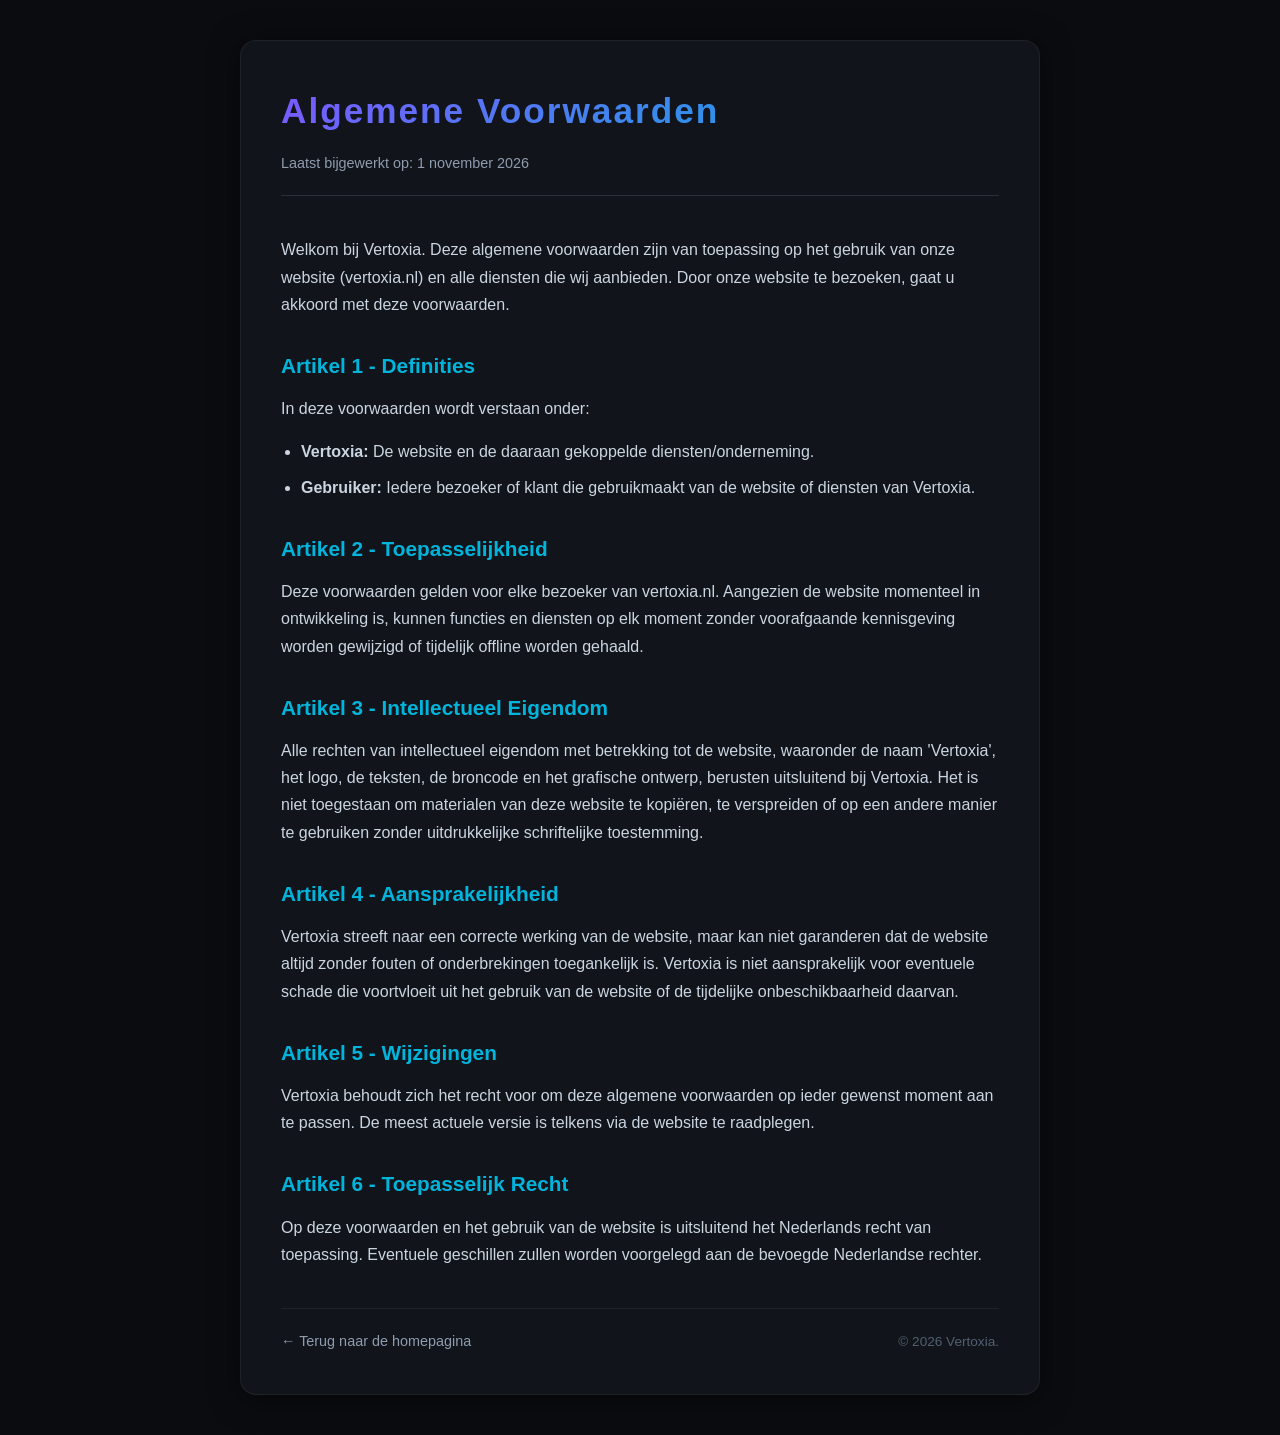
==== algemene-voorwaarden.html @ 5346bd51 "vertoxia vertoxia" ====
<!DOCTYPE html>
<html lang="nl">
<head>
    <meta charset="UTF-8">
    <meta name="viewport" content="width=device-width, initial-scale=1.0">
    <title>Vertoxia - Algemene Voorwaarden</title>
    <link rel="icon" type="image/png" href="logo.png">
    
    <style>
        * {
            margin: 0;
            padding: 0;
            box-sizing: border-box;
        }
        body {
            font-family: 'Segoe UI', Tahoma, Geneva, Verdana, sans-serif;
            background-color: #0b0c10; 
            color: #ffffff;
            line-height: 1.7;
            padding: 40px 20px;
        }
        .container {
            max-width: 800px;
            margin: 0 auto;
            background-color: #11141a;
            padding: 40px;
            border-radius: 16px;
            box-shadow: 0 4px 30px rgba(0, 0, 0, 0.5);
            border: 1px solid rgba(143, 156, 174, 0.1);
        }
        h1 {
            font-size: 2.2rem;
            font-weight: 700;
            letter-spacing: 2px;
            margin-bottom: 10px;
            background: linear-gradient(135deg, #7b59ff, #00b4db);
            -webkit-background-clip: text;
            -webkit-text-fill-color: transparent;
        }
        .meta {
            font-size: 0.9rem;
            color: #8f9cae;
            margin-bottom: 40px;
            border-bottom: 1px solid rgba(143, 156, 174, 0.2);
            padding-bottom: 20px;
        }
        h2 {
            font-size: 1.3rem;
            color: #00b4db;
            margin-top: 30px;
            margin-bottom: 12px;
            font-weight: 600;
        }
        p, ul {
            color: #cbd5e1;
            font-size: 1rem;
            margin-bottom: 16px;
        }
        ul {
            padding-left: 20px;
        }
        li {
            margin-bottom: 8px;
        }
        .footer-links {
            display: flex;
            justify-content: space-between;
            align-items: center;
            margin-top: 40px;
            padding-top: 20px;
            border-top: 1px solid rgba(143, 156, 174, 0.1);
        }
        .back-button {
            color: #8f9cae;
            text-decoration: none;
            font-size: 0.9rem;
            transition: color 0.3s ease;
        }
        .back-button:hover {
            color: #7b59ff;
        }
        .terms-copyright {
            color: #526071;
            font-size: 0.85rem;
        }
    </style>
</head>
<body>

    <div class="container">
        <h1>Algemene Voorwaarden</h1>
        <div class="meta">Laatst bijgewerkt op: 1 november 2026</div>

        <p>Welkom bij Vertoxia. Deze algemene voorwaarden zijn van toepassing op het gebruik van onze website (vertoxia.nl) en alle diensten die wij aanbieden. Door onze website te bezoeken, gaat u akkoord met deze voorwaarden.</p>

        <h2>Artikel 1 - Definities</h2>
        <p>In deze voorwaarden wordt verstaan onder:</p>
        <ul>
            <li><strong>Vertoxia:</strong> De website en de daaraan gekoppelde diensten/onderneming.</li>
            <li><strong>Gebruiker:</strong> Iedere bezoeker of klant die gebruikmaakt van de website of diensten van Vertoxia.</li>
        </ul>

        <h2>Artikel 2 - Toepasselijkheid</h2>
        <p>Deze voorwaarden gelden voor elke bezoeker van vertoxia.nl. Aangezien de website momenteel in ontwikkeling is, kunnen functies en diensten op elk moment zonder voorafgaande kennisgeving worden gewijzigd of tijdelijk offline worden gehaald.</p>

        <h2>Artikel 3 - Intellectueel Eigendom</h2>
        <p>Alle rechten van intellectueel eigendom met betrekking tot de website, waaronder de naam 'Vertoxia', het logo, de teksten, de broncode en het grafische ontwerp, berusten uitsluitend bij Vertoxia. Het is niet toegestaan om materialen van deze website te kopiëren, te verspreiden of op een andere manier te gebruiken zonder uitdrukkelijke schriftelijke toestemming.</p>

        <h2>Artikel 4 - Aansprakelijkheid</h2>
        <p>Vertoxia streeft naar een correcte werking van de website, maar kan niet garanderen dat de website altijd zonder fouten of onderbrekingen toegankelijk is. Vertoxia is niet aansprakelijk voor eventuele schade die voortvloeit uit het gebruik van de website of de tijdelijke onbeschikbaarheid daarvan.</p>

        <h2>Artikel 5 - Wijzigingen</h2>
        <p>Vertoxia behoudt zich het recht voor om deze algemene voorwaarden op ieder gewenst moment aan te passen. De meest actuele versie is telkens via de website te raadplegen.</p>

        <h2>Artikel 6 - Toepasselijk Recht</h2>
        <p>Op deze voorwaarden en het gebruik van de website is uitsluitend het Nederlands recht van toepassing. Eventuele geschillen zullen worden voorgelegd aan de bevoegde Nederlandse rechter.</p>

        <!-- Onderkant met terugknop en copyright mark -->
        <div class="footer-links">
            <a href="index.html" class="back-button">&larr; Terug naar de homepagina</a>
            <div class="terms-copyright">&copy; 2026 Vertoxia.</div>
        </div>
    </div>

</body>
</html>
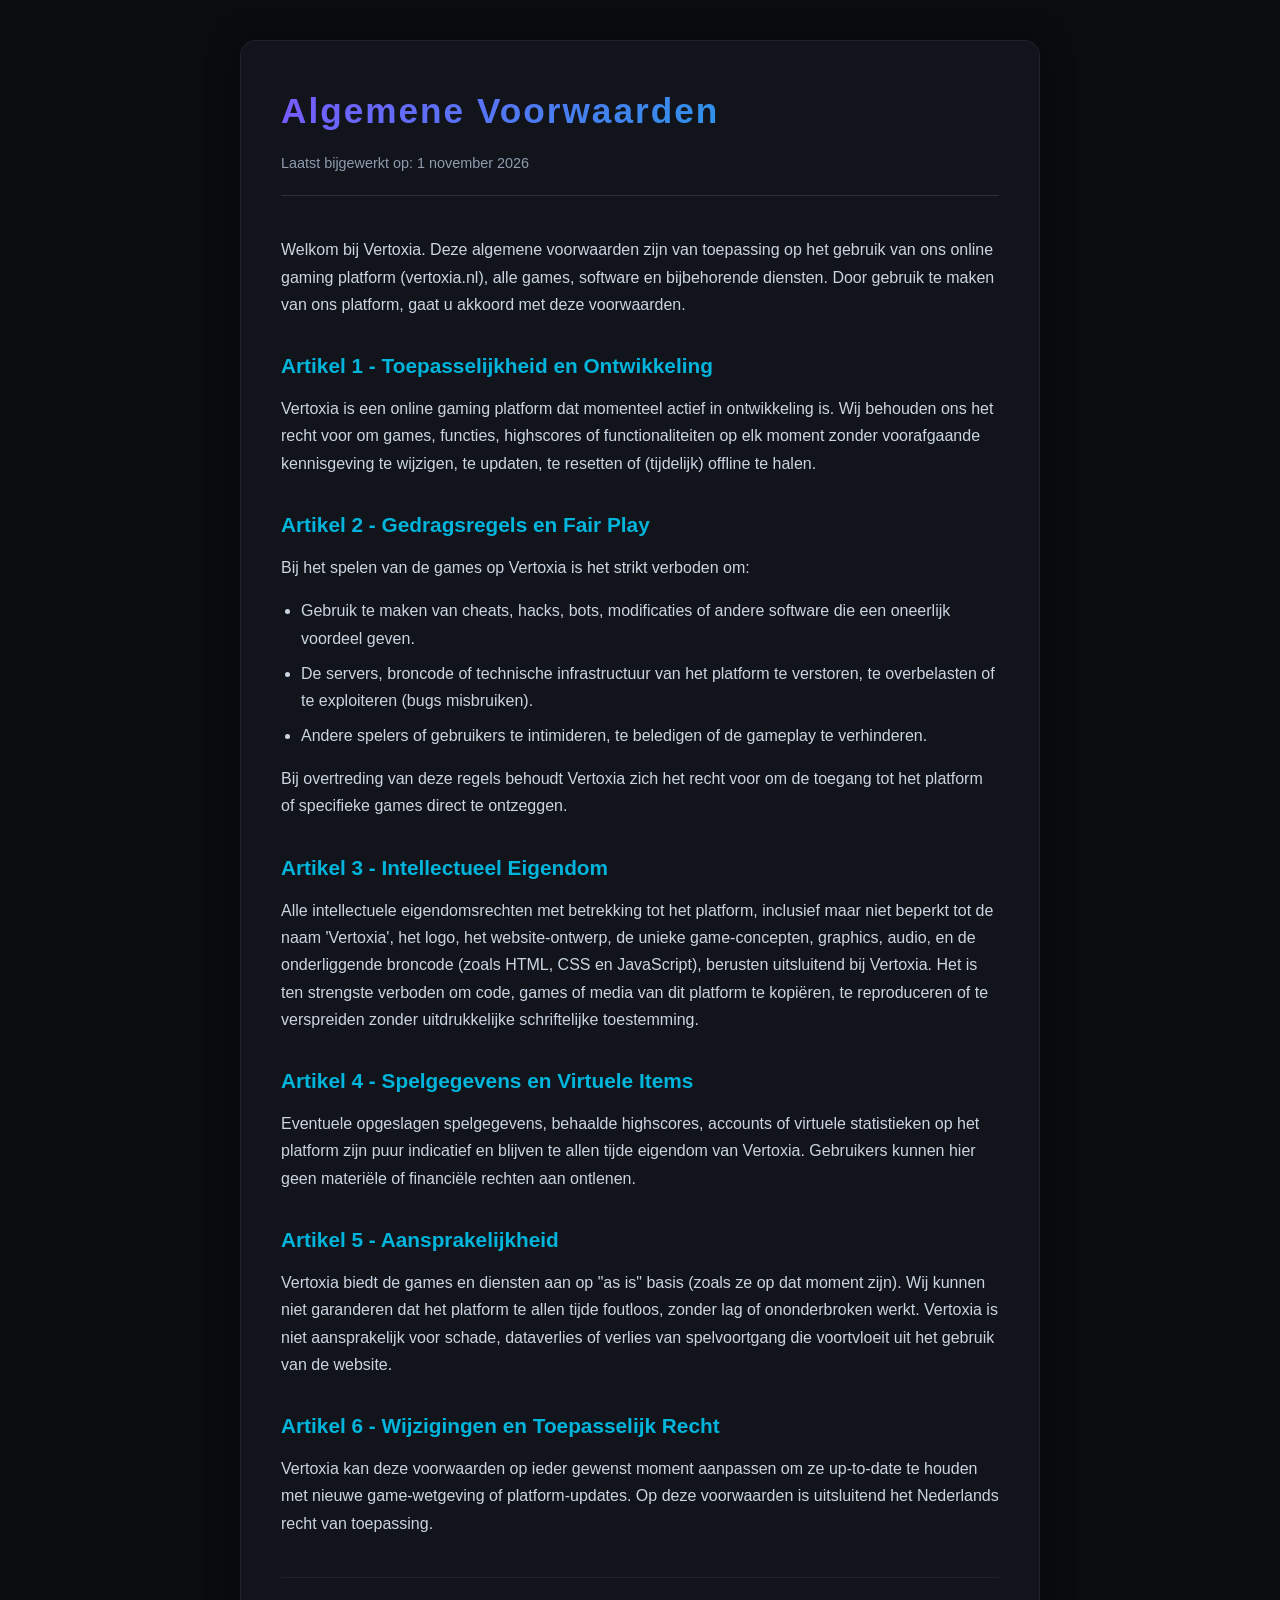
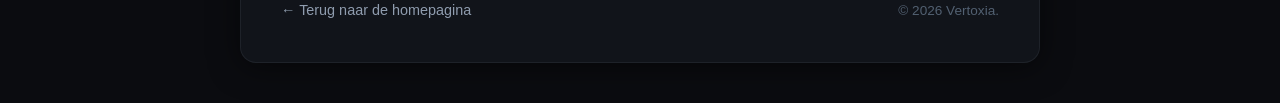
==== commit f2a03950: "Add files via upload" ====
--- a/algemene-voorwaarden.html
+++ b/algemene-voorwaarden.html
@@ -4,8 +4,7 @@
     <meta charset="UTF-8">
     <meta name="viewport" content="width=device-width, initial-scale=1.0">
     <title>Vertoxia - Algemene Voorwaarden</title>
-    <link rel="icon" type="image/png" href="logo.png">
-    
+    <link rel="icon" type="image/png" href="logo.png"> 
     <style>
         * {
             margin: 0;
@@ -91,31 +90,32 @@
         <h1>Algemene Voorwaarden</h1>
         <div class="meta">Laatst bijgewerkt op: 1 november 2026</div>
 
-        <p>Welkom bij Vertoxia. Deze algemene voorwaarden zijn van toepassing op het gebruik van onze website (vertoxia.nl) en alle diensten die wij aanbieden. Door onze website te bezoeken, gaat u akkoord met deze voorwaarden.</p>
+        <p>Welkom bij Vertoxia. Deze algemene voorwaarden zijn van toepassing op het gebruik van ons online gaming platform (vertoxia.nl), alle games, software en bijbehorende diensten. Door gebruik te maken van ons platform, gaat u akkoord met deze voorwaarden.</p>
 
-        <h2>Artikel 1 - Definities</h2>
-        <p>In deze voorwaarden wordt verstaan onder:</p>
+        <h2>Artikel 1 - Toepasselijkheid en Ontwikkeling</h2>
+        <p>Vertoxia is een online gaming platform dat momenteel actief in ontwikkeling is. Wij behouden ons het recht voor om games, functies, highscores of functionaliteiten op elk moment zonder voorafgaande kennisgeving te wijzigen, te updaten, te resetten of (tijdelijk) offline te halen.</p>
+
+        <h2>Artikel 2 - Gedragsregels en Fair Play</h2>
+        <p>Bij het spelen van de games op Vertoxia is het strikt verboden om:</p>
         <ul>
-            <li><strong>Vertoxia:</strong> De website en de daaraan gekoppelde diensten/onderneming.</li>
-            <li><strong>Gebruiker:</strong> Iedere bezoeker of klant die gebruikmaakt van de website of diensten van Vertoxia.</li>
+            <li>Gebruik te maken van cheats, hacks, bots, modificaties of andere software die een oneerlijk voordeel geven.</li>
+            <li>De servers, broncode of technische infrastructuur van het platform te verstoren, te overbelasten of te exploiteren (bugs misbruiken).</li>
+            <li>Andere spelers of gebruikers te intimideren, te beledigen of de gameplay te verhinderen.</li>
         </ul>
-
-        <h2>Artikel 2 - Toepasselijkheid</h2>
-        <p>Deze voorwaarden gelden voor elke bezoeker van vertoxia.nl. Aangezien de website momenteel in ontwikkeling is, kunnen functies en diensten op elk moment zonder voorafgaande kennisgeving worden gewijzigd of tijdelijk offline worden gehaald.</p>
+        <p>Bij overtreding van deze regels behoudt Vertoxia zich het recht voor om de toegang tot het platform of specifieke games direct te ontzeggen.</p>
 
         <h2>Artikel 3 - Intellectueel Eigendom</h2>
-        <p>Alle rechten van intellectueel eigendom met betrekking tot de website, waaronder de naam 'Vertoxia', het logo, de teksten, de broncode en het grafische ontwerp, berusten uitsluitend bij Vertoxia. Het is niet toegestaan om materialen van deze website te kopiëren, te verspreiden of op een andere manier te gebruiken zonder uitdrukkelijke schriftelijke toestemming.</p>
+        <p>Alle intellectuele eigendomsrechten met betrekking tot het platform, inclusief maar niet beperkt tot de naam 'Vertoxia', het logo, het website-ontwerp, de unieke game-concepten, graphics, audio, en de onderliggende broncode (zoals HTML, CSS en JavaScript), berusten uitsluitend bij Vertoxia. Het is ten strengste verboden om code, games of media van dit platform te kopiëren, te reproduceren of te verspreiden zonder uitdrukkelijke schriftelijke toestemming.</p>
 
-        <h2>Artikel 4 - Aansprakelijkheid</h2>
-        <p>Vertoxia streeft naar een correcte werking van de website, maar kan niet garanderen dat de website altijd zonder fouten of onderbrekingen toegankelijk is. Vertoxia is niet aansprakelijk voor eventuele schade die voortvloeit uit het gebruik van de website of de tijdelijke onbeschikbaarheid daarvan.</p>
+        <h2>Artikel 4 - Spelgegevens en Virtuele Items</h2>
+        <p>Eventuele opgeslagen spelgegevens, behaalde highscores, accounts of virtuele statistieken op het platform zijn puur indicatief en blijven te allen tijde eigendom van Vertoxia. Gebruikers kunnen hier geen materiële of financiële rechten aan ontlenen.</p>
 
-        <h2>Artikel 5 - Wijzigingen</h2>
-        <p>Vertoxia behoudt zich het recht voor om deze algemene voorwaarden op ieder gewenst moment aan te passen. De meest actuele versie is telkens via de website te raadplegen.</p>
+        <h2>Artikel 5 - Aansprakelijkheid</h2>
+        <p>Vertoxia biedt de games en diensten aan op "as is" basis (zoals ze op dat moment zijn). Wij kunnen niet garanderen dat het platform te allen tijde foutloos, zonder lag of ononderbroken werkt. Vertoxia is niet aansprakelijk voor schade, dataverlies of verlies van spelvoortgang die voortvloeit uit het gebruik van de website.</p>
 
-        <h2>Artikel 6 - Toepasselijk Recht</h2>
-        <p>Op deze voorwaarden en het gebruik van de website is uitsluitend het Nederlands recht van toepassing. Eventuele geschillen zullen worden voorgelegd aan de bevoegde Nederlandse rechter.</p>
+        <h2>Artikel 6 - Wijzigingen en Toepasselijk Recht</h2>
+        <p>Vertoxia kan deze voorwaarden op ieder gewenst moment aanpassen om ze up-to-date te houden met nieuwe game-wetgeving of platform-updates. Op deze voorwaarden is uitsluitend het Nederlands recht van toepassing.</p>
 
-        <!-- Onderkant met terugknop en copyright mark -->
         <div class="footer-links">
             <a href="index.html" class="back-button">&larr; Terug naar de homepagina</a>
             <div class="terms-copyright">&copy; 2026 Vertoxia.</div>
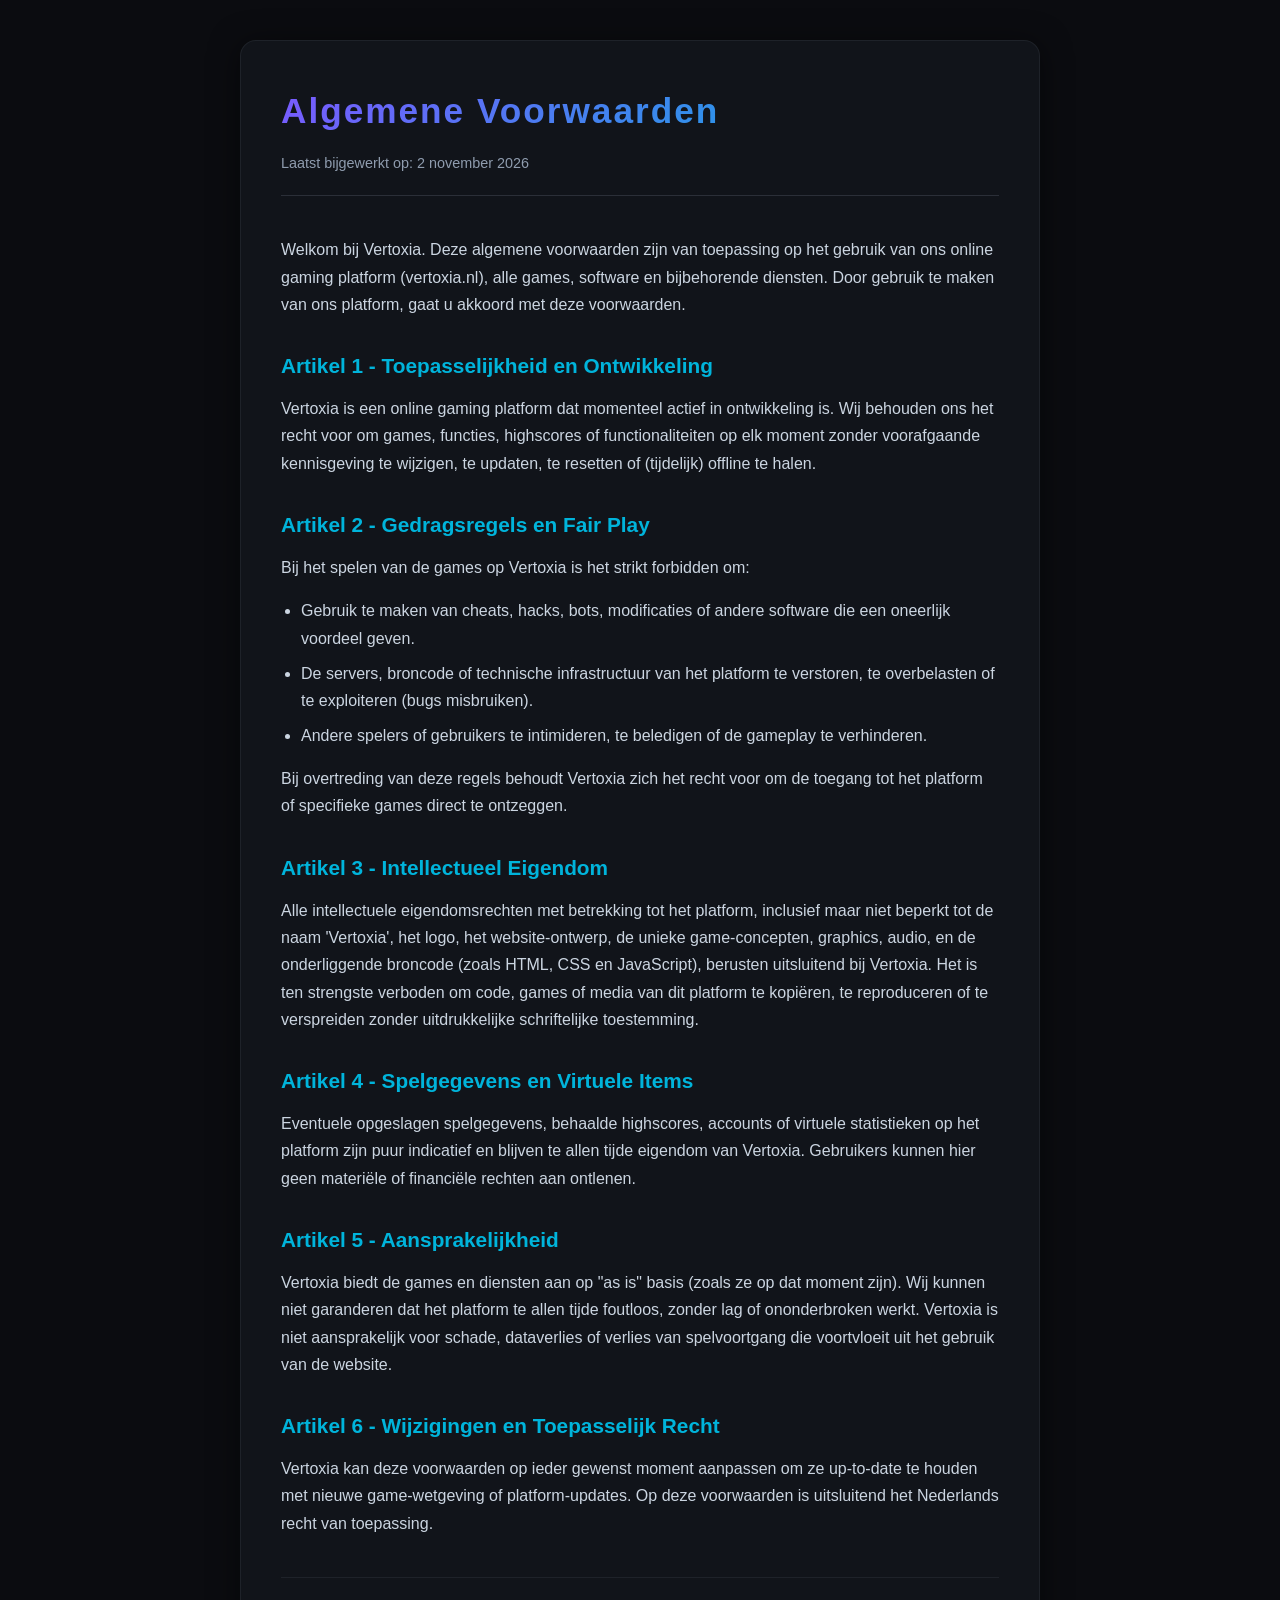
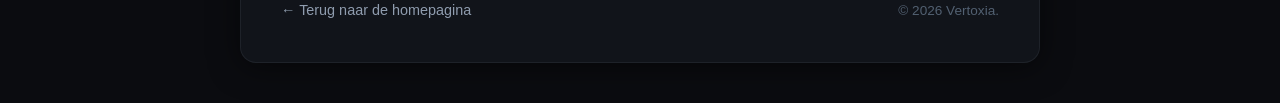
==== commit 6bd33c92: "Add files via upload" ====
--- a/algemene-voorwaarden.html
+++ b/algemene-voorwaarden.html
@@ -4,6 +4,7 @@
     <meta charset="UTF-8">
     <meta name="viewport" content="width=device-width, initial-scale=1.0">
     <title>Vertoxia - Algemene Voorwaarden</title>
+    <!-- De schone, veilige favicon-regel -->
     <link rel="icon" type="image/png" href="logo.png"> 
     <style>
         * {
@@ -88,7 +89,7 @@
 
     <div class="container">
         <h1>Algemene Voorwaarden</h1>
-        <div class="meta">Laatst bijgewerkt op: 1 november 2026</div>
+        <div class="meta">Laatst bijgewerkt op: 2 november 2026</div>
 
         <p>Welkom bij Vertoxia. Deze algemene voorwaarden zijn van toepassing op het gebruik van ons online gaming platform (vertoxia.nl), alle games, software en bijbehorende diensten. Door gebruik te maken van ons platform, gaat u akkoord met deze voorwaarden.</p>
 
@@ -96,7 +97,7 @@
         <p>Vertoxia is een online gaming platform dat momenteel actief in ontwikkeling is. Wij behouden ons het recht voor om games, functies, highscores of functionaliteiten op elk moment zonder voorafgaande kennisgeving te wijzigen, te updaten, te resetten of (tijdelijk) offline te halen.</p>
 
         <h2>Artikel 2 - Gedragsregels en Fair Play</h2>
-        <p>Bij het spelen van de games op Vertoxia is het strikt verboden om:</p>
+        <p>Bij het spelen van de games op Vertoxia is het strikt forbidden om:</p>
         <ul>
             <li>Gebruik te maken van cheats, hacks, bots, modificaties of andere software die een oneerlijk voordeel geven.</li>
             <li>De servers, broncode of technische infrastructuur van het platform te verstoren, te overbelasten of te exploiteren (bugs misbruiken).</li>
@@ -123,4 +124,4 @@
     </div>
 
 </body>
-</html>
+</html>
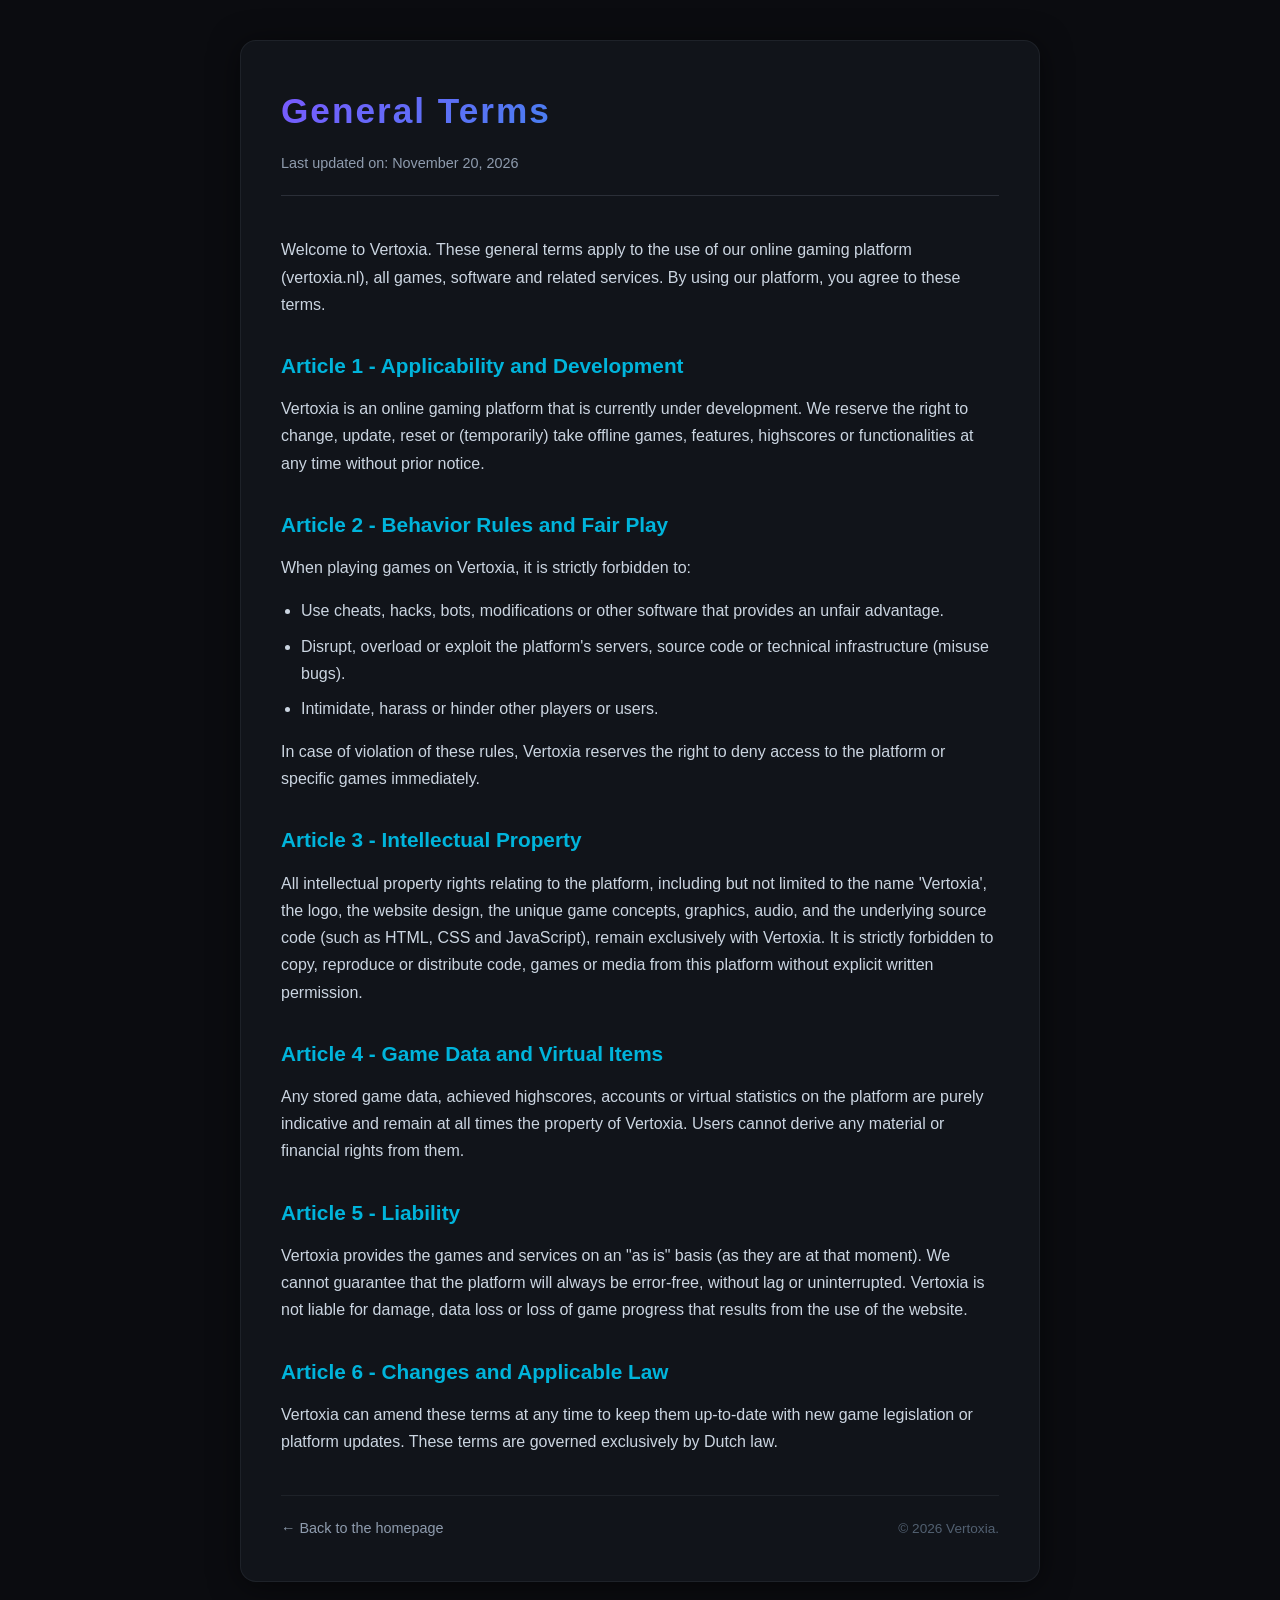
==== commit 67144185: "Add files via upload" ====
--- a/algemene-voorwaarden.html
+++ b/algemene-voorwaarden.html
@@ -3,7 +3,7 @@
 <head>
     <meta charset="UTF-8">
     <meta name="viewport" content="width=device-width, initial-scale=1.0">
-    <title>Vertoxia - Algemene Voorwaarden</title>
+    <title>Vertoxia - General Terms</title>
     <!-- De schone, veilige favicon-regel -->
     <link rel="icon" type="image/png" href="logo.png"> 
     <style>
@@ -88,37 +88,37 @@
 <body>
 
     <div class="container">
-        <h1>Algemene Voorwaarden</h1>
-        <div class="meta">Laatst bijgewerkt op: 2 november 2026</div>
+        <h1>General Terms</h1>
+        <div class="meta">Last updated on: November 20, 2026</div>
 
-        <p>Welkom bij Vertoxia. Deze algemene voorwaarden zijn van toepassing op het gebruik van ons online gaming platform (vertoxia.nl), alle games, software en bijbehorende diensten. Door gebruik te maken van ons platform, gaat u akkoord met deze voorwaarden.</p>
+        <p>Welcome to Vertoxia. These general terms apply to the use of our online gaming platform (vertoxia.nl), all games, software and related services. By using our platform, you agree to these terms.</p>
 
-        <h2>Artikel 1 - Toepasselijkheid en Ontwikkeling</h2>
-        <p>Vertoxia is een online gaming platform dat momenteel actief in ontwikkeling is. Wij behouden ons het recht voor om games, functies, highscores of functionaliteiten op elk moment zonder voorafgaande kennisgeving te wijzigen, te updaten, te resetten of (tijdelijk) offline te halen.</p>
+        <h2>Article 1 - Applicability and Development</h2>
+        <p>Vertoxia is an online gaming platform that is currently under development. We reserve the right to change, update, reset or (temporarily) take offline games, features, highscores or functionalities at any time without prior notice.</p>
 
-        <h2>Artikel 2 - Gedragsregels en Fair Play</h2>
-        <p>Bij het spelen van de games op Vertoxia is het strikt forbidden om:</p>
+        <h2>Article 2 - Behavior Rules and Fair Play</h2>
+        <p>When playing games on Vertoxia, it is strictly forbidden to:</p>
         <ul>
-            <li>Gebruik te maken van cheats, hacks, bots, modificaties of andere software die een oneerlijk voordeel geven.</li>
-            <li>De servers, broncode of technische infrastructuur van het platform te verstoren, te overbelasten of te exploiteren (bugs misbruiken).</li>
-            <li>Andere spelers of gebruikers te intimideren, te beledigen of de gameplay te verhinderen.</li>
+            <li>Use cheats, hacks, bots, modifications or other software that provides an unfair advantage.</li>
+            <li>Disrupt, overload or exploit the platform's servers, source code or technical infrastructure (misuse bugs).</li>
+            <li>Intimidate, harass or hinder other players or users.</li>
         </ul>
-        <p>Bij overtreding van deze regels behoudt Vertoxia zich het recht voor om de toegang tot het platform of specifieke games direct te ontzeggen.</p>
+        <p>In case of violation of these rules, Vertoxia reserves the right to deny access to the platform or specific games immediately.</p>
 
-        <h2>Artikel 3 - Intellectueel Eigendom</h2>
-        <p>Alle intellectuele eigendomsrechten met betrekking tot het platform, inclusief maar niet beperkt tot de naam 'Vertoxia', het logo, het website-ontwerp, de unieke game-concepten, graphics, audio, en de onderliggende broncode (zoals HTML, CSS en JavaScript), berusten uitsluitend bij Vertoxia. Het is ten strengste verboden om code, games of media van dit platform te kopiëren, te reproduceren of te verspreiden zonder uitdrukkelijke schriftelijke toestemming.</p>
+        <h2>Article 3 - Intellectual Property</h2>
+        <p>All intellectual property rights relating to the platform, including but not limited to the name 'Vertoxia', the logo, the website design, the unique game concepts, graphics, audio, and the underlying source code (such as HTML, CSS and JavaScript), remain exclusively with Vertoxia. It is strictly forbidden to copy, reproduce or distribute code, games or media from this platform without explicit written permission.</p>
 
-        <h2>Artikel 4 - Spelgegevens en Virtuele Items</h2>
-        <p>Eventuele opgeslagen spelgegevens, behaalde highscores, accounts of virtuele statistieken op het platform zijn puur indicatief en blijven te allen tijde eigendom van Vertoxia. Gebruikers kunnen hier geen materiële of financiële rechten aan ontlenen.</p>
+        <h2>Article 4 - Game Data and Virtual Items</h2>
+        <p>Any stored game data, achieved highscores, accounts or virtual statistics on the platform are purely indicative and remain at all times the property of Vertoxia. Users cannot derive any material or financial rights from them.</p>
 
-        <h2>Artikel 5 - Aansprakelijkheid</h2>
-        <p>Vertoxia biedt de games en diensten aan op "as is" basis (zoals ze op dat moment zijn). Wij kunnen niet garanderen dat het platform te allen tijde foutloos, zonder lag of ononderbroken werkt. Vertoxia is niet aansprakelijk voor schade, dataverlies of verlies van spelvoortgang die voortvloeit uit het gebruik van de website.</p>
+        <h2>Article 5 - Liability</h2>
+        <p>Vertoxia provides the games and services on an "as is" basis (as they are at that moment). We cannot guarantee that the platform will always be error-free, without lag or uninterrupted. Vertoxia is not liable for damage, data loss or loss of game progress that results from the use of the website.</p>
 
-        <h2>Artikel 6 - Wijzigingen en Toepasselijk Recht</h2>
-        <p>Vertoxia kan deze voorwaarden op ieder gewenst moment aanpassen om ze up-to-date te houden met nieuwe game-wetgeving of platform-updates. Op deze voorwaarden is uitsluitend het Nederlands recht van toepassing.</p>
+        <h2>Article 6 - Changes and Applicable Law</h2>
+        <p>Vertoxia can amend these terms at any time to keep them up-to-date with new game legislation or platform updates. These terms are governed exclusively by Dutch law.</p>
 
         <div class="footer-links">
-            <a href="index.html" class="back-button">&larr; Terug naar de homepagina</a>
+            <a href="index.html" class="back-button">&larr; Back to the homepage</a>
             <div class="terms-copyright">&copy; 2026 Vertoxia.</div>
         </div>
     </div>
